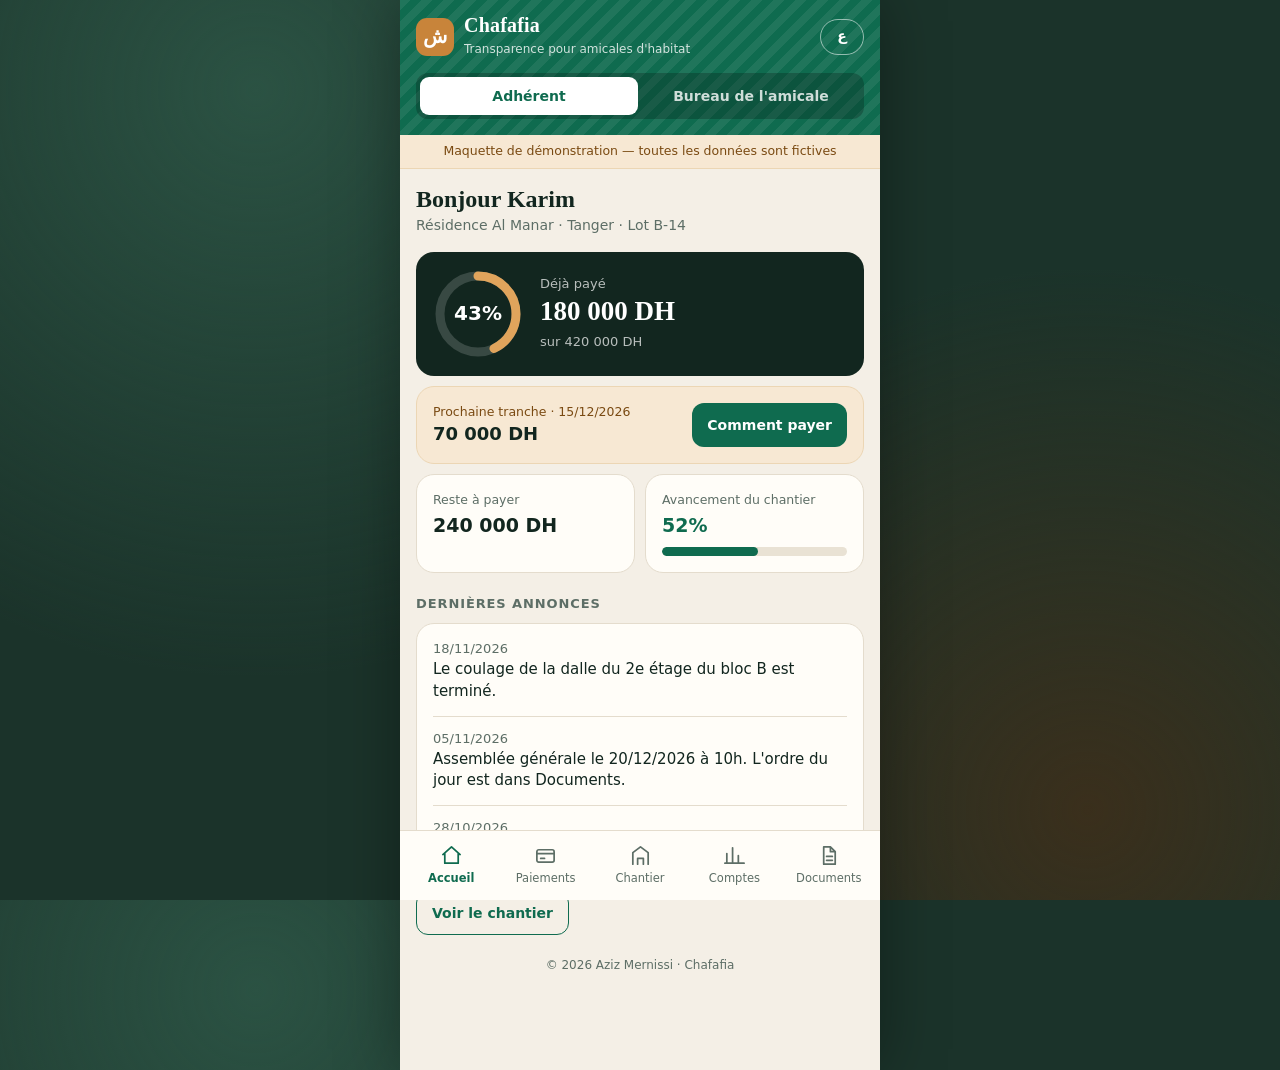
==== index.html @ e06461e9 "Maquette cliquable Chafafia : espace adhérent, espace bureau, FR/AR" ====
<!DOCTYPE html>
<html lang="fr" dir="ltr">
<head>
<meta charset="utf-8">
<meta name="viewport" content="width=device-width, initial-scale=1, viewport-fit=cover">
<title>Chafafia — Transparence pour amicales et coopératives d'habitat</title>
<meta name="author" content="Aziz Mernissi">
<meta name="description" content="Maquette de Chafafia : suivi des tranches, du chantier, des comptes et des documents pour les adhérents et le bureau d'une amicale d'habitat.">
<meta name="theme-color" content="#0f6b4f">
<link rel="preconnect" href="https://fonts.googleapis.com">
<link rel="preconnect" href="https://fonts.gstatic.com" crossorigin>
<link href="https://fonts.googleapis.com/css2?family=Fraunces:opsz,wght@9..144,600;9..144,700&family=DM+Sans:wght@400;500;700&family=Tajawal:wght@400;500;700;800&display=swap" rel="stylesheet" media="print" onload="this.media=\'all\'">
<style>
:root{
  --ink:#12261f; --muted:#5d6e66; --line:#e4dccd;
  --bg:#f4efe6; --card:#fffdf8;
  --green:#0f6b4f; --green-soft:#dcefe6;
  --ochre:#c8843a; --ochre-soft:#f7e8d3;
  --red:#b3422f; --red-soft:#f8e1dc;
  --radius:18px;
  --body:"DM Sans",system-ui,-apple-system,"Segoe UI",sans-serif;
  --display:"Fraunces",Georgia,serif;
}
html[lang="ar"]{ --body:"Tajawal",system-ui,sans-serif; --display:"Tajawal",system-ui,sans-serif; }
*{box-sizing:border-box;margin:0;padding:0}
html,body{height:100%}
body{
  font-family:var(--body); color:var(--ink); background:#1b332a;
  background-image:radial-gradient(circle at 20% 10%,#2b5243 0,transparent 45%),radial-gradient(circle at 85% 90%,#3a2f1c 0,transparent 40%);
  -webkit-font-smoothing:antialiased; line-height:1.45;
}
button{font:inherit;color:inherit;border:0;background:none;cursor:pointer}
.app{
  max-width:480px; min-height:100%; margin:0 auto; background:var(--bg);
  display:flex; flex-direction:column; position:relative;
  box-shadow:0 0 60px rgba(0,0,0,.35);
}
header{
  background:var(--green); color:#fff; padding:14px 16px 16px;
  padding-top:calc(14px + env(safe-area-inset-top));
  background-image:linear-gradient(135deg,rgba(255,255,255,.07) 25%,transparent 25%,transparent 50%,rgba(255,255,255,.07) 50%,rgba(255,255,255,.07) 75%,transparent 75%);
  background-size:22px 22px;
}
.bar{display:flex;align-items:center;justify-content:space-between;gap:10px}
.brand{display:flex;align-items:center;gap:10px}
.logo{
  width:38px;height:38px;border-radius:11px;background:var(--ochre);
  display:grid;place-items:center;font-family:var(--display);font-weight:700;font-size:20px;color:#fff;
}
.brand b{font-family:var(--display);font-size:20px;letter-spacing:.2px;display:block;line-height:1.1}
.brand span{font-size:12px;opacity:.8}
.lang{
  border:1.5px solid rgba(255,255,255,.55);border-radius:999px;padding:6px 13px;
  font-weight:700;font-size:14px;color:#fff;min-width:44px;min-height:36px;
}
.roles{
  margin-top:14px;display:grid;grid-template-columns:1fr 1fr;background:rgba(0,0,0,.22);
  border-radius:12px;padding:4px;gap:4px;
}
.roles button{padding:9px 6px;border-radius:9px;font-weight:700;font-size:14px;color:rgba(255,255,255,.8)}
.roles button.on{background:#fff;color:var(--green)}
.demo{
  background:var(--ochre-soft);color:#7a4a12;font-size:12.5px;text-align:center;
  padding:7px 12px;border-bottom:1px solid #ecd6b4;font-weight:500;
}
main{flex:1;padding:16px 16px 96px}
h1{font-family:var(--display);font-size:24px;line-height:1.2;margin-bottom:2px}
.sub{color:var(--muted);font-size:14px;margin-bottom:16px}
h2{font-size:13px;text-transform:uppercase;letter-spacing:.9px;color:var(--muted);margin:22px 0 10px;font-weight:700}
html[lang="ar"] h2{letter-spacing:0;font-size:15px}
.card{background:var(--card);border:1px solid var(--line);border-radius:var(--radius);padding:16px}
.card + .card{margin-top:10px}
.hero{background:var(--ink);color:#fff;border:0;display:flex;gap:16px;align-items:center}
.hero small{opacity:.7;font-size:13px;display:block}
.hero strong{font-family:var(--display);font-size:27px;display:block;line-height:1.15;margin:2px 0 6px}
.ring{flex:none;width:92px;height:92px;position:relative}
.ring svg{transform:rotate(-90deg)}
.ring b{position:absolute;inset:0;display:grid;place-items:center;font-size:20px;font-weight:700}
.grid2{display:grid;grid-template-columns:1fr 1fr;gap:10px}
.grid2 .card + .card{margin-top:0}
.kpi small{color:var(--muted);font-size:12.5px;display:block}
.kpi b{font-size:19px;display:block;margin-top:3px;font-weight:700}
.kpi.good b{color:var(--green)} .kpi.bad b{color:var(--red)}
.next{background:var(--ochre-soft);border-color:#ecd6b4;display:flex;align-items:center;justify-content:space-between;gap:12px}
.next small{color:#7a4a12;font-size:12.5px;display:block}
.next b{font-size:18px}
.btn{
  background:var(--green);color:#fff;border-radius:12px;padding:11px 15px;font-weight:700;font-size:14px;
  min-height:44px;display:inline-flex;align-items:center;gap:7px;white-space:nowrap;
}
.btn.ghost{background:transparent;color:var(--green);border:1.5px solid var(--green)}
.btn.wa{background:#1f8f4d}
.btn.small{padding:8px 12px;min-height:38px;font-size:13px}
.row{display:flex;align-items:center;gap:12px;padding:13px 0;border-bottom:1px solid var(--line)}
.row:last-child{border-bottom:0;padding-bottom:0}
.row:first-child{padding-top:0}
.row .grow{flex:1;min-width:0}
.row .grow b{display:block;font-size:15px}
.row .grow small{color:var(--muted);font-size:13px;display:block}
.row .amt{font-weight:700;font-size:15px;text-align:end;white-space:nowrap}
.dot{flex:none;width:34px;height:34px;border-radius:50%;display:grid;place-items:center;font-size:15px;font-weight:700}
.dot.ok{background:var(--green-soft);color:var(--green)}
.dot.due{background:var(--ochre-soft);color:var(--ochre)}
.dot.todo{background:#ece6da;color:var(--muted)}
.dot.late{background:var(--red-soft);color:var(--red)}
.tag{display:inline-block;font-size:11.5px;font-weight:700;border-radius:999px;padding:3px 9px}
.tag.ok{background:var(--green-soft);color:var(--green)}
.tag.late{background:var(--red-soft);color:var(--red)}
.tag.due{background:var(--ochre-soft);color:#8a5412}
.tag.mre{background:#e3e8f6;color:#33468c}
.track{height:9px;background:#e9e2d4;border-radius:99px;overflow:hidden;margin-top:7px}
.track i{display:block;height:100%;background:var(--green);border-radius:99px}
.track i.o{background:var(--ochre)}
.phase{padding:12px 0;border-bottom:1px solid var(--line)}
.phase:last-child{border-bottom:0;padding-bottom:0}.phase:first-child{padding-top:0}
.phase .top{display:flex;justify-content:space-between;gap:10px;font-size:14.5px}
.phase .top b{font-weight:500}.phase .top span{font-weight:700;color:var(--green)}
.photos{display:grid;grid-template-columns:1fr 1fr;gap:10px}
.photo{border-radius:14px;overflow:hidden;border:1px solid var(--line);background:var(--card)}
.photo .img{height:104px;position:relative;background:linear-gradient(160deg,#9fb6c9 0 45%,#c9b89a 45% 100%)}
.photo .img::before{content:"";position:absolute;inset:auto 14% 0 14%;height:62%;
  background:repeating-linear-gradient(90deg,#8a8377 0 10px,#a59d8f 10px 22px),#8a8377;
  clip-path:polygon(0 100%,0 30%,34% 30%,34% 0,100% 0,100% 100%);opacity:.9}
.photo.b .img{background:linear-gradient(160deg,#c7b08d 0 40%,#8d7a5e 40% 100%)}
.photo.c .img{background:linear-gradient(160deg,#a9c3b4 0 50%,#b9a98c 50% 100%)}
.photo.d .img{background:linear-gradient(160deg,#d3c2a6 0 38%,#77705f 38% 100%)}
.photo p{font-size:12.5px;padding:8px 10px;color:var(--muted)}
.photo p b{display:block;color:var(--ink);font-size:13px}
.note{font-size:13px;color:var(--muted);margin-top:10px}
nav{
  position:fixed;bottom:0;left:50%;transform:translateX(-50%);width:100%;max-width:480px;
  background:var(--card);border-top:1px solid var(--line);display:flex;
  padding:6px 4px calc(6px + env(safe-area-inset-bottom));z-index:5;
}
nav button{flex:1;display:flex;flex-direction:column;align-items:center;gap:3px;padding:7px 2px;font-size:11.5px;color:var(--muted);font-weight:500;border-radius:10px;min-height:52px}
nav button svg{width:23px;height:23px;fill:none;stroke:currentColor;stroke-width:1.8;stroke-linecap:round;stroke-linejoin:round}
nav button.on{color:var(--green);font-weight:700}
#modal{position:fixed;inset:0;background:rgba(18,38,31,.6);display:none;align-items:flex-end;justify-content:center;z-index:20}
#modal.on{display:flex}
.sheet{background:var(--card);width:100%;max-width:480px;border-radius:22px 22px 0 0;padding:22px 20px calc(22px + env(safe-area-inset-bottom))}
.sheet h3{font-family:var(--display);font-size:21px;margin-bottom:4px}
.sheet dl{margin:14px 0 18px;border:1px dashed #cfc5b2;border-radius:14px;padding:4px 14px}
.sheet dl div{display:flex;justify-content:space-between;gap:12px;padding:10px 0;border-bottom:1px solid var(--line);font-size:14.5px}
.sheet dl div:last-child{border-bottom:0}
.sheet dt{color:var(--muted)} .sheet dd{font-weight:700;text-align:end}
.sheet .acts{display:flex;gap:10px}.sheet .acts .btn{flex:1;justify-content:center}
#toast{
  position:fixed;bottom:92px;left:50%;transform:translateX(-50%) translateY(20px);opacity:0;pointer-events:none;
  background:var(--ink);color:#fff;padding:11px 16px;border-radius:12px;font-size:14px;z-index:30;
  transition:.25s;max-width:min(420px,90vw);text-align:center;
}
#toast.on{opacity:1;transform:translateX(-50%)}
footer{text-align:center;font-size:12px;color:var(--muted);padding:22px 0 0}
@media (prefers-reduced-motion:reduce){#toast{transition:none}}
</style>
</head>
<body>
<div class="app">
  <header>
    <div class="bar">
      <div class="brand">
        <div class="logo">ش</div>
        <div><b>Chafafia</b><span id="tagline">Transparence pour amicales d'habitat</span></div>
      </div>
      <button class="lang" id="lang" aria-label="Changer de langue">ع</button>
    </div>
    <div class="roles" role="tablist">
      <button data-role="member" class="on">Adhérent</button>
      <button data-role="board">Bureau de l'amicale</button>
    </div>
  </header>
  <div class="demo" id="demo">Maquette de démonstration — toutes les données sont fictives</div>
  <main id="view"><h1>Bonjour Karim</h1><p class="sub">Résidence Al Manar · Tanger · Lot B-14</p>
    <div class="card hero"><div class="ring"><svg width="92" height="92" viewBox="0 0 92 92">
    <circle cx="46" cy="46" r="38" fill="none" stroke="rgba(255,255,255,.16)" stroke-width="9"></circle>
    <circle cx="46" cy="46" r="38" fill="none" stroke="#e0a45c" stroke-width="9" stroke-linecap="round" stroke-dasharray="238.76104167282426" stroke-dashoffset="136.09379375350986"></circle></svg><b>43%</b></div><div><small>Déjà payé</small><strong><bdi dir="ltr">180&nbsp;000</bdi> DH</strong>
      <small>sur <bdi dir="ltr">420&nbsp;000</bdi> DH</small></div></div>
    <div class="card next"><div><small>Prochaine tranche · 15/12/2026</small><b><bdi dir="ltr">70&nbsp;000</bdi> DH</b></div>
      <button class="btn" data-toast="payinfoMsg">Comment payer</button></div>
    <div class="grid2" style="margin-top:10px">
      <div class="card kpi"><small>Reste à payer</small><b><bdi dir="ltr">240&nbsp;000</bdi> DH</b></div>
      <div class="card kpi good"><small>Avancement du chantier</small><b>52%</b><div class="track"><i class="" style="width:52%"></i></div></div></div>
    <h2>Dernières annonces</h2>
    <div class="card"><div class="row"><div class="grow"><small>18/11/2026</small><b style="font-weight:500">Le coulage de la dalle du 2e étage du bloc B est terminé.</b></div></div><div class="row"><div class="grow"><small>05/11/2026</small><b style="font-weight:500">Assemblée générale le 20/12/2026 à 10h. L'ordre du jour est dans Documents.</b></div></div><div class="row"><div class="grow"><small>28/10/2026</small><b style="font-weight:500">Le rapport financier du 3e trimestre est publié.</b></div></div></div>
    <p style="margin-top:14px"><button class="btn ghost" data-go="site">Voir le chantier</button></p><footer>© 2026 Aziz Mernissi · Chafafia</footer></main>
  <nav id="tabs"><button data-go="home" class="on"><svg viewBox="0 0 24 24"><path d="M3 11l9-8 9 8M5 10v10h14V10"></path></svg>Accueil</button><button data-go="pay" class=""><svg viewBox="0 0 24 24"><rect x="3" y="6" width="18" height="13" rx="2"></rect><path d="M3 10h18M7 15h4"></path></svg>Paiements</button><button data-go="site" class=""><svg viewBox="0 0 24 24"><path d="M4 21V9l8-6 8 6v12M9 21v-6h6v6"></path></svg>Chantier</button><button data-go="acc" class=""><svg viewBox="0 0 24 24"><path d="M4 20V10M10 20V4M16 20v-8M22 20H2"></path></svg>Comptes</button><button data-go="docs" class=""><svg viewBox="0 0 24 24"><path d="M7 3h7l5 5v13H7zM14 3v5h5M10 13h6M10 17h6"></path></svg>Documents</button></nav>
</div>
<div id="modal"><div class="sheet" id="sheet"></div></div>
<div id="toast" role="status"></div>

<script>
/* Chafafia — maquette cliquable. Auteur : Aziz Mernissi. Données fictives. */
const S = { lang: 'fr', role: 'member', tab: 'home' };

const T = {
  tagline:{fr:"Transparence pour amicales d'habitat", ar:"الشفافية للوداديات السكنية"},
  demo:{fr:"Maquette de démonstration — toutes les données sont fictives", ar:"نموذج تجريبي — جميع المعطيات وهمية"},
  member:{fr:"Adhérent", ar:"المنخرط"}, board:{fr:"Bureau de l'amicale", ar:"مكتب الودادية"},
  dh:{fr:"DH", ar:"درهم"},
  home:{fr:"Accueil", ar:"الرئيسية"}, pay:{fr:"Paiements", ar:"الأداءات"}, site:{fr:"Chantier", ar:"الورش"},
  acc:{fr:"Comptes", ar:"الحسابات"}, docs:{fr:"Documents", ar:"الوثائق"},
  dash:{fr:"Tableau", ar:"اللوحة"}, members:{fr:"Adhérents", ar:"المنخرطون"}, exp:{fr:"Dépenses", ar:"المصاريف"}, wait:{fr:"Attente", ar:"الانتظار"},
  hello:{fr:"Bonjour Karim", ar:"مرحبا كريم"},
  lot:{fr:"Résidence Al Manar · Tanger · Lot B-14", ar:"إقامة المنار · طنجة · الشقة B-14"},
  paid:{fr:"Déjà payé", ar:"المبلغ المؤدى"}, of:{fr:"sur", ar:"من أصل"},
  remaining:{fr:"Reste à payer", ar:"الباقي"}, price:{fr:"Prix du lot", ar:"ثمن الشقة"},
  next:{fr:"Prochaine tranche · 15/12/2026", ar:"الدفعة المقبلة · 15/12/2026"},
  payinfo:{fr:"Comment payer", ar:"طريقة الأداء"},
  payinfoMsg:{fr:"Virement ou dépôt sur le compte de l'amicale. Le reçu apparaît ici après validation par le bureau.", ar:"تحويل أو إيداع في حساب الودادية. يظهر الوصل هنا بعد مصادقة المكتب."},
  news:{fr:"Dernières annonces", ar:"آخر الإعلانات"},
  siteNow:{fr:"Avancement du chantier", ar:"تقدم الأشغال"}, seeSite:{fr:"Voir le chantier", ar:"عرض الورش"},
  payTitle:{fr:"Mes paiements", ar:"أداءاتي"}, paySub:{fr:"6 tranches · touchez une tranche payée pour voir le reçu", ar:"6 دفعات · اضغط على دفعة مؤداة لعرض الوصل"},
  stPaid:{fr:"Payée", ar:"مؤداة"}, stDue:{fr:"À venir", ar:"قادمة"}, stTodo:{fr:"Plus tard", ar:"لاحقا"},
  receipt:{fr:"Reçu de paiement", ar:"وصل الأداء"}, rNo:{fr:"N° de reçu", ar:"رقم الوصل"}, rDate:{fr:"Date", ar:"التاريخ"},
  rAmt:{fr:"Montant", ar:"المبلغ"}, rMode:{fr:"Mode", ar:"طريقة الأداء"}, rFor:{fr:"Objet", ar:"الموضوع"},
  pdf:{fr:"Télécharger le PDF", ar:"تحميل PDF"}, close:{fr:"Fermer", ar:"إغلاق"},
  siteTitle:{fr:"Le chantier", ar:"الورش"}, siteSub:{fr:"Livraison prévue : 4e trimestre 2027", ar:"التسليم المرتقب: الربع الأخير من 2027"},
  global:{fr:"Avancement global", ar:"التقدم الإجمالي"}, phases:{fr:"Étapes", ar:"المراحل"}, photos:{fr:"Photos datées", ar:"صور مؤرخة"},
  photoNote:{fr:"Le bureau publie de nouvelles photos chaque mois.", ar:"ينشر المكتب صورا جديدة كل شهر."},
  accTitle:{fr:"Les comptes de l'amicale", ar:"حسابات الودادية"}, accSub:{fr:"Visibles par tous les adhérents, mis à jour le 20/11/2026", ar:"متاحة لجميع المنخرطين، آخر تحديث 20/11/2026"},
  collected:{fr:"Encaissé", ar:"المداخيل"}, spent:{fr:"Dépensé", ar:"المصاريف"}, cash:{fr:"Solde en caisse", ar:"الرصيد"},
  where:{fr:"Où va l'argent", ar:"أين يذهب المال"}, proof:{fr:"Justificatif", ar:"الإثبات"},
  docsTitle:{fr:"Documents", ar:"الوثائق"}, docsSub:{fr:"Les pièces officielles du projet, consultables à tout moment", ar:"الوثائق الرسمية للمشروع، متاحة في كل وقت"},
  view:{fr:"Voir", ar:"عرض"},
  demoDoc:{fr:"Document de démonstration", ar:"وثيقة تجريبية"},
  dashTitle:{fr:"Tableau de bord", ar:"لوحة القيادة"}, dashSub:{fr:"Résidence Al Manar · 120 adhérents", ar:"إقامة المنار · 120 منخرطا"},
  rate:{fr:"Taux de recouvrement", ar:"نسبة التحصيل"}, late:{fr:"Retards", ar:"المتأخرات"}, lateN:{fr:"11 adhérents", ar:"11 منخرطا"},
  expected:{fr:"Attendu à ce jour", ar:"المنتظر إلى اليوم"},
  remindAll:{fr:"Relancer les 11 retards", ar:"تذكير المتأخرين الـ11"},
  remindAllMsg:{fr:"11 rappels WhatsApp préparés (démo)", ar:"تم تجهيز 11 تذكيرا عبر واتساب (تجريبي)"},
  report:{fr:"Rapport pour l'assemblée", ar:"تقرير الجمع العام"}, reportMsg:{fr:"Rapport PDF généré (démo)", ar:"تم إنشاء التقرير (تجريبي)"},
  memTitle:{fr:"Adhérents", ar:"المنخرطون"}, memSub:{fr:"8 affichés sur 120", ar:"8 معروضون من أصل 120"},
  upToDate:{fr:"À jour", ar:"في وضعية سليمة"}, lateOf:{fr:"Retard", ar:"متأخر"}, days:{fr:"j", ar:"يوم"},
  remind:{fr:"Relancer", ar:"تذكير"}, remindMsg:{fr:"Rappel WhatsApp préparé pour", ar:"تم تجهيز تذكير واتساب لـ"},
  expTitle:{fr:"Dépenses", ar:"المصاريف"}, expSub:{fr:"Chaque dépense est publiée avec son justificatif", ar:"كل مصروف ينشر مع وثيقة إثباته"},
  addExp:{fr:"Ajouter une dépense", ar:"إضافة مصروف"}, addExpMsg:{fr:"Formulaire d'ajout (démo)", ar:"استمارة الإضافة (تجريبي)"},
  waitTitle:{fr:"Liste d'attente", ar:"لائحة الانتظار"}, waitSub:{fr:"Ordre d'inscription, visible et daté", ar:"حسب ترتيب التسجيل، معلن ومؤرخ"},
  since:{fr:"Inscrit le", ar:"مسجل في"}, offer:{fr:"Proposer un lot", ar:"اقتراح شقة"}, offerMsg:{fr:"Proposition envoyée (démo)", ar:"تم إرسال الاقتراح (تجريبي)"},
  demoTag:{fr:"(démo)", ar:"(تجريبي)"},
  foot:{fr:"© 2026 Aziz Mernissi · Chafafia", ar:"© 2026 عزيز المرنيسي · شفافية"}
};
const t = k => T[k][S.lang];
const L = o => (typeof o === 'string' ? o : o[S.lang]);
const money = n => '<bdi dir="ltr">' + n.toLocaleString('fr-FR').replace(/\s/g, '\u00a0') + '</bdi> ' + t('dh');

const PRICE = 420000;
const TRANCHES = [
  {n:{fr:"Réservation",ar:"الحجز"}, a:40000, d:"12/02/2025", st:"paid", no:"2025-0031", m:{fr:"Virement",ar:"تحويل بنكي"}},
  {n:{fr:"Tranche 1 — Acquisition du terrain",ar:"الدفعة 1 — اقتناء الأرض"}, a:70000, d:"20/06/2025", st:"paid", no:"2025-0118", m:{fr:"Virement",ar:"تحويل بنكي"}},
  {n:{fr:"Tranche 2 — Fondations",ar:"الدفعة 2 — الأساسات"}, a:70000, d:"14/03/2026", st:"paid", no:"2026-0147", m:{fr:"Chèque",ar:"شيك"}},
  {n:{fr:"Tranche 3 — Gros œuvre",ar:"الدفعة 3 — الأشغال الكبرى"}, a:70000, d:"15/12/2026", st:"due"},
  {n:{fr:"Tranche 4 — Second œuvre",ar:"الدفعة 4 — الأشغال الثانوية"}, a:70000, d:"06/2027", st:"todo"},
  {n:{fr:"Solde — Remise des clés",ar:"الباقي — تسليم المفاتيح"}, a:100000, d:"12/2027", st:"todo"}
];
const PAID = TRANCHES.filter(x => x.st === 'paid').reduce((s, x) => s + x.a, 0);

const PHASES = [
  {n:{fr:"Terrain et titre foncier",ar:"الأرض والرسم العقاري"}, p:100},
  {n:{fr:"Autorisation de construire",ar:"رخصة البناء"}, p:100},
  {n:{fr:"Terrassement et fondations",ar:"الحفر والأساسات"}, p:100},
  {n:{fr:"Gros œuvre",ar:"الأشغال الكبرى"}, p:60},
  {n:{fr:"Second œuvre",ar:"الأشغال الثانوية"}, p:0},
  {n:{fr:"Finitions et livraison",ar:"التشطيبات والتسليم"}, p:0}
];
const GLOBAL = 52;
const PHOTOS = [
  {c:"", d:"18/11/2026", n:{fr:"Dalle du 2e étage, bloc B",ar:"سقف الطابق الثاني، العمارة B"}},
  {c:"b", d:"21/10/2026", n:{fr:"Élévation des poteaux, bloc A",ar:"رفع الأعمدة، العمارة A"}},
  {c:"c", d:"16/09/2026", n:{fr:"Dalle du 1er étage",ar:"سقف الطابق الأول"}},
  {c:"d", d:"08/06/2026", n:{fr:"Fondations terminées",ar:"انتهاء الأساسات"}}
];
const NEWS = [
  {d:"18/11/2026", n:{fr:"Le coulage de la dalle du 2e étage du bloc B est terminé.",ar:"انتهى صب سقف الطابق الثاني للعمارة B."}},
  {d:"05/11/2026", n:{fr:"Assemblée générale le 20/12/2026 à 10h. L'ordre du jour est dans Documents.",ar:"الجمع العام يوم 20/12/2026 على الساعة 10. جدول الأعمال متاح في الوثائق."}},
  {d:"28/10/2026", n:{fr:"Le rapport financier du 3e trimestre est publié.",ar:"تم نشر التقرير المالي للفصل الثالث."}}
];
const COLLECTED = 19850000, EXPECTED = 21600000;
const EXPENSES = [
  {n:{fr:"Acquisition du terrain",ar:"اقتناء الأرض"}, a:6000000, d:"07/2025"},
  {n:{fr:"Gros œuvre — situations 1 à 3",ar:"الأشغال الكبرى — الكشوف 1 إلى 3"}, a:3400000, d:"11/2026"},
  {n:{fr:"Terrassement et fondations",ar:"الحفر والأساسات"}, a:3100000, d:"06/2026"},
  {n:{fr:"Études et architecte",ar:"الدراسات والمهندس المعماري"}, a:900000, d:"10/2025"},
  {n:{fr:"Autorisations et taxes",ar:"الرخص والرسوم"}, a:450000, d:"01/2026"},
  {n:{fr:"Frais de gestion",ar:"مصاريف التسيير"}, a:350000, d:"11/2026"}
];
const SPENT = EXPENSES.reduce((s, x) => s + x.a, 0);
const DOCS = [
  {n:{fr:"Statuts de l'amicale",ar:"القانون الأساسي للودادية"}, d:"2025"},
  {n:{fr:"Récépissé de dépôt légal",ar:"وصل الإيداع القانوني"}, d:"2025"},
  {n:{fr:"Titre foncier du terrain",ar:"الرسم العقاري للأرض"}, d:"07/2025"},
  {n:{fr:"Autorisation de construire",ar:"رخصة البناء"}, d:"01/2026"},
  {n:{fr:"Contrat avec l'entreprise de construction",ar:"عقد شركة البناء"}, d:"03/2026"},
  {n:{fr:"PV de l'assemblée générale 2026",ar:"محضر الجمع العام 2026"}, d:"02/2026"},
  {n:{fr:"Rapport financier — 3e trimestre 2026",ar:"التقرير المالي — الفصل الثالث 2026"}, d:"10/2026"}
];
const MEMBERS = [
  {n:{fr:"Karim B.",ar:"كريم ب."}, l:"B-14", late:0},
  {n:{fr:"Rachid O.",ar:"رشيد و."}, l:"B-07", late:140000, j:96},
  {n:{fr:"Youssef T.",ar:"يوسف ت."}, l:"C-21", late:70000, j:38},
  {n:{fr:"Omar L.",ar:"عمر ل."}, l:"A-18", late:70000, j:12},
  {n:{fr:"Salma E.",ar:"سلمى إ."}, l:"A-03", late:0},
  {n:{fr:"Imane Z.",ar:"إيمان ز."}, l:"C-02", late:0, mre:1},
  {n:{fr:"Houda M.",ar:"هدى م."}, l:"A-11", late:0},
  {n:{fr:"Fatima-Zahra K.",ar:"فاطمة الزهراء ك."}, l:"B-22", late:0, mre:1}
];
const WAIT = [
  {n:{fr:"Hicham A.",ar:"هشام أ."}, d:"03/04/2026"},
  {n:{fr:"Sara B.",ar:"سارة ب."}, d:"19/05/2026"},
  {n:{fr:"Mehdi R.",ar:"مهدي ر."}, d:"02/07/2026"},
  {n:{fr:"Khadija S.",ar:"خديجة س."}, d:"11/09/2026"},
  {n:{fr:"Anas D.",ar:"أنس د."}, d:"27/10/2026"}
];

const ICON = {
  home:'<path d="M3 11l9-8 9 8M5 10v10h14V10"/>',
  pay:'<rect x="3" y="6" width="18" height="13" rx="2"/><path d="M3 10h18M7 15h4"/>',
  site:'<path d="M4 21V9l8-6 8 6v12M9 21v-6h6v6"/>',
  acc:'<path d="M4 20V10M10 20V4M16 20v-8M22 20H2"/>',
  docs:'<path d="M7 3h7l5 5v13H7zM14 3v5h5M10 13h6M10 17h6"/>',
  dash:'<rect x="3" y="3" width="8" height="8" rx="1.5"/><rect x="13" y="3" width="8" height="5" rx="1.5"/><rect x="13" y="11" width="8" height="10" rx="1.5"/><rect x="3" y="14" width="8" height="7" rx="1.5"/>',
  members:'<circle cx="9" cy="8" r="3.5"/><path d="M2.5 20c.6-3.6 3.2-5.5 6.5-5.5s5.9 1.9 6.5 5.5M16 4.8a3.5 3.5 0 010 6.4M18 14.8c2 .7 3.2 2.4 3.6 5.2"/>',
  exp:'<path d="M6 3h12v18l-3-2-3 2-3-2-3 2zM9 8h6M9 12h6"/>',
  wait:'<circle cx="12" cy="12" r="9"/><path d="M12 7v5l3 2"/>'
};
const TABS = { member:['home','pay','site','acc','docs'], board:['dash','members','exp','wait'] };

const ring = p => {
  const c = 2 * Math.PI * 38;
  return `<div class="ring"><svg width="92" height="92" viewBox="0 0 92 92">
    <circle cx="46" cy="46" r="38" fill="none" stroke="rgba(255,255,255,.16)" stroke-width="9"/>
    <circle cx="46" cy="46" r="38" fill="none" stroke="#e0a45c" stroke-width="9" stroke-linecap="round"
      stroke-dasharray="${c}" stroke-dashoffset="${c * (1 - p / 100)}"/></svg><b>${p}%</b></div>`;
};
const bar = (p, cls = '') => `<div class="track"><i class="${cls}" style="width:${p}%"></i></div>`;
const foot = () => `<footer>${t('foot')}</footer>`;

const V = {
  home() {
    const pct = Math.round(PAID / PRICE * 100);
    return `<h1>${t('hello')}</h1><p class="sub">${t('lot')}</p>
    <div class="card hero">${ring(pct)}<div><small>${t('paid')}</small><strong>${money(PAID)}</strong>
      <small>${t('of')} ${money(PRICE)}</small></div></div>
    <div class="card next"><div><small>${t('next')}</small><b>${money(70000)}</b></div>
      <button class="btn" data-toast="payinfoMsg">${t('payinfo')}</button></div>
    <div class="grid2" style="margin-top:10px">
      <div class="card kpi"><small>${t('remaining')}</small><b>${money(PRICE - PAID)}</b></div>
      <div class="card kpi good"><small>${t('siteNow')}</small><b>${GLOBAL}%</b>${bar(GLOBAL)}</div></div>
    <h2>${t('news')}</h2>
    <div class="card">${NEWS.map(x => `<div class="row"><div class="grow"><small>${x.d}</small><b style="font-weight:500">${L(x.n)}</b></div></div>`).join('')}</div>
    <p style="margin-top:14px"><button class="btn ghost" data-go="site">${t('seeSite')}</button></p>${foot()}`;
  },
  pay() {
    const mark = {paid:'✓', due:'!', todo:'·'}, cls = {paid:'ok', due:'due', todo:'todo'}, lab = {paid:'stPaid', due:'stDue', todo:'stTodo'};
    return `<h1>${t('payTitle')}</h1><p class="sub">${t('paySub')}</p>
    <div class="card">${TRANCHES.map((x, i) => `<div class="row" ${x.st === 'paid' ? `data-receipt="${i}" role="button" tabindex="0" style="cursor:pointer"` : ''}>
      <div class="dot ${cls[x.st]}">${mark[x.st]}</div>
      <div class="grow"><b>${L(x.n)}</b><small>${x.d} · <span class="tag ${cls[x.st] === 'todo' ? 'due' : cls[x.st]}">${t(lab[x.st])}</span></small></div>
      <div class="amt">${money(x.a)}</div></div>`).join('')}</div>
    <div class="grid2" style="margin-top:10px">
      <div class="card kpi good"><small>${t('paid')}</small><b>${money(PAID)}</b></div>
      <div class="card kpi"><small>${t('remaining')}</small><b>${money(PRICE - PAID)}</b></div></div>${foot()}`;
  },
  site() {
    return `<h1>${t('siteTitle')}</h1><p class="sub">${t('siteSub')}</p>
    <div class="card kpi good"><small>${t('global')}</small><b>${GLOBAL}%</b>${bar(GLOBAL)}</div>
    <h2>${t('phases')}</h2>
    <div class="card">${PHASES.map(x => `<div class="phase"><div class="top"><b>${L(x.n)}</b><span>${x.p}%</span></div>${bar(x.p, x.p < 100 && x.p > 0 ? 'o' : '')}</div>`).join('')}</div>
    <h2>${t('photos')}</h2>
    <div class="photos">${PHOTOS.map(x => `<div class="photo ${x.c}"><div class="img"></div><p><b>${x.d}</b>${L(x.n)}</p></div>`).join('')}</div>
    <p class="note">${t('photoNote')}</p>${foot()}`;
  },
  acc() {
    return `<h1>${t('accTitle')}</h1><p class="sub">${t('accSub')}</p>
    <div class="card hero" style="display:block"><small>${t('cash')}</small><strong>${money(COLLECTED - SPENT)}</strong></div>
    <div class="grid2" style="margin-top:10px">
      <div class="card kpi good"><small>${t('collected')}</small><b>${money(COLLECTED)}</b></div>
      <div class="card kpi"><small>${t('spent')}</small><b>${money(SPENT)}</b></div></div>
    <h2>${t('where')}</h2>
    <div class="card">${EXPENSES.map(x => `<div class="phase"><div class="top"><b>${L(x.n)}</b><span style="color:var(--ink)">${money(x.a)}</span></div>
      ${bar(Math.round(x.a / SPENT * 100), 'o')}
      <p style="margin-top:8px"><button class="btn ghost small" data-toast="demoDoc">${t('proof')} · ${x.d}</button></p></div>`).join('')}</div>${foot()}`;
  },
  docs() {
    return `<h1>${t('docsTitle')}</h1><p class="sub">${t('docsSub')}</p>
    <div class="card">${DOCS.map(x => `<div class="row"><div class="dot ok">PDF</div>
      <div class="grow"><b>${L(x.n)}</b><small>${x.d}</small></div>
      <button class="btn ghost small" data-toast="demoDoc">${t('view')}</button></div>`).join('')}</div>${foot()}`;
  },
  dash() {
    const rate = Math.round(COLLECTED / EXPECTED * 100);
    return `<h1>${t('dashTitle')}</h1><p class="sub">${t('dashSub')}</p>
    <div class="card hero">${ring(rate)}<div><small>${t('rate')}</small><strong>${money(COLLECTED)}</strong>
      <small>${t('expected')} : ${money(EXPECTED)}</small></div></div>
    <div class="grid2" style="margin-top:10px">
      <div class="card kpi bad"><small>${t('late')} · ${t('lateN')}</small><b>${money(EXPECTED - COLLECTED)}</b></div>
      <div class="card kpi good"><small>${t('cash')}</small><b>${money(COLLECTED - SPENT)}</b></div>
      <div class="card kpi"><small>${t('spent')}</small><b>${money(SPENT)}</b></div>
      <div class="card kpi good"><small>${t('siteNow')}</small><b>${GLOBAL}%</b>${bar(GLOBAL)}</div></div>
    <p style="margin-top:14px;display:grid;gap:10px">
      <button class="btn wa" style="justify-content:center" data-toast="remindAllMsg">${t('remindAll')}</button>
      <button class="btn ghost" style="justify-content:center" data-toast="reportMsg">${t('report')}</button></p>${foot()}`;
  },
  members() {
    return `<h1>${t('memTitle')}</h1><p class="sub">${t('memSub')}</p>
    <div class="card">${MEMBERS.map((x, i) => `<div class="row"><div class="dot ${x.late ? 'late' : 'ok'}">${x.late ? '!' : '✓'}</div>
      <div class="grow"><b>${L(x.n)} ${x.mre ? '<span class="tag mre">MRE</span>' : ''}</b>
        <small>${x.l} · ${x.late ? `<span class="tag late">${t('lateOf')} ${money(x.late)} · ${x.j} ${t('days')}</span>` : `<span class="tag ok">${t('upToDate')}</span>`}</small></div>
      ${x.late ? `<button class="btn wa small" data-remind="${i}">${t('remind')}</button>` : ''}</div>`).join('')}</div>${foot()}`;
  },
  exp() {
    return `<h1>${t('expTitle')}</h1><p class="sub">${t('expSub')}</p>
    <div class="card kpi"><small>${t('spent')}</small><b>${money(SPENT)}</b></div>
    <div class="card">${EXPENSES.map(x => `<div class="row"><div class="grow"><b>${L(x.n)}</b><small>${x.d}</small></div>
      <div class="amt">${money(x.a)}<br><button class="btn ghost small" style="margin-top:6px" data-toast="demoDoc">${t('proof')}</button></div></div>`).join('')}</div>
    <p style="margin-top:14px"><button class="btn" data-toast="addExpMsg">+ ${t('addExp')}</button></p>${foot()}`;
  },
  wait() {
    return `<h1>${t('waitTitle')}</h1><p class="sub">${t('waitSub')}</p>
    <div class="card">${WAIT.map((x, i) => `<div class="row"><div class="dot todo">${i + 1}</div>
      <div class="grow"><b>${L(x.n)}</b><small>${t('since')} ${x.d}</small></div>
      ${i === 0 ? `<button class="btn small" data-toast="offerMsg">${t('offer')}</button>` : ''}</div>`).join('')}</div>${foot()}`;
  }
};

const $ = s => document.querySelector(s);
function toast(msg) {
  const el = $('#toast'); el.textContent = msg; el.classList.add('on');
  clearTimeout(toast.h); toast.h = setTimeout(() => el.classList.remove('on'), 2600);
}
function receipt(i) {
  const x = TRANCHES[i];
  $('#sheet').innerHTML = `<h3>${t('receipt')}</h3><p class="sub" style="margin:0">Amicale Al Manar</p>
    <dl><div><dt>${t('rNo')}</dt><dd>${x.no}</dd></div><div><dt>${t('rDate')}</dt><dd>${x.d}</dd></div>
    <div><dt>${t('rFor')}</dt><dd>${L(x.n)}</dd></div><div><dt>${t('rMode')}</dt><dd>${L(x.m)}</dd></div>
    <div><dt>${t('rAmt')}</dt><dd>${money(x.a)}</dd></div></dl>
    <div class="acts"><button class="btn" data-toast="demoDoc">${t('pdf')}</button><button class="btn ghost" data-close>${t('close')}</button></div>`;
  $('#modal').classList.add('on');
}
function render() {
  const ar = S.lang === 'ar';
  document.documentElement.lang = S.lang;
  document.documentElement.dir = ar ? 'rtl' : 'ltr';
  $('#tagline').textContent = t('tagline');
  $('#demo').textContent = t('demo');
  $('#lang').textContent = ar ? 'FR' : 'ع';
  document.querySelectorAll('.roles button').forEach(b => {
    b.textContent = t(b.dataset.role); b.classList.toggle('on', b.dataset.role === S.role);
  });
  $('#tabs').innerHTML = TABS[S.role].map(k =>
    `<button data-go="${k}" class="${k === S.tab ? 'on' : ''}"><svg viewBox="0 0 24 24">${ICON[k]}</svg>${t(k)}</button>`).join('');
  $('#view').innerHTML = V[S.tab]();
}
document.addEventListener('click', e => {
  const el = e.target.closest('[data-go],[data-role],[data-toast],[data-receipt],[data-remind],[data-close],#lang,#modal');
  if (!el) return;
  if (el.id === 'lang') { S.lang = S.lang === 'fr' ? 'ar' : 'fr'; $('#modal').classList.remove('on'); return render(); }
  if (el.id === 'modal') { if (e.target === el) el.classList.remove('on'); return; }
  const d = el.dataset;
  if ('close' in d) return $('#modal').classList.remove('on');
  if (d.role) { S.role = d.role; S.tab = TABS[S.role][0]; window.scrollTo(0, 0); return render(); }
  if (d.go) { S.tab = d.go; window.scrollTo(0, 0); return render(); }
  if (d.toast) return toast(t(d.toast));
  if (d.receipt) return receipt(+d.receipt);
  if (d.remind) return toast(`${t('remindMsg')} ${L(MEMBERS[+d.remind].n)} ${t('demoTag')}`);
});
document.addEventListener('keydown', e => {
  if (e.key === 'Escape') $('#modal').classList.remove('on');
  if (e.key === 'Enter' && e.target.dataset && e.target.dataset.receipt) receipt(+e.target.dataset.receipt);
});
render();
</script>
</body>
</html>
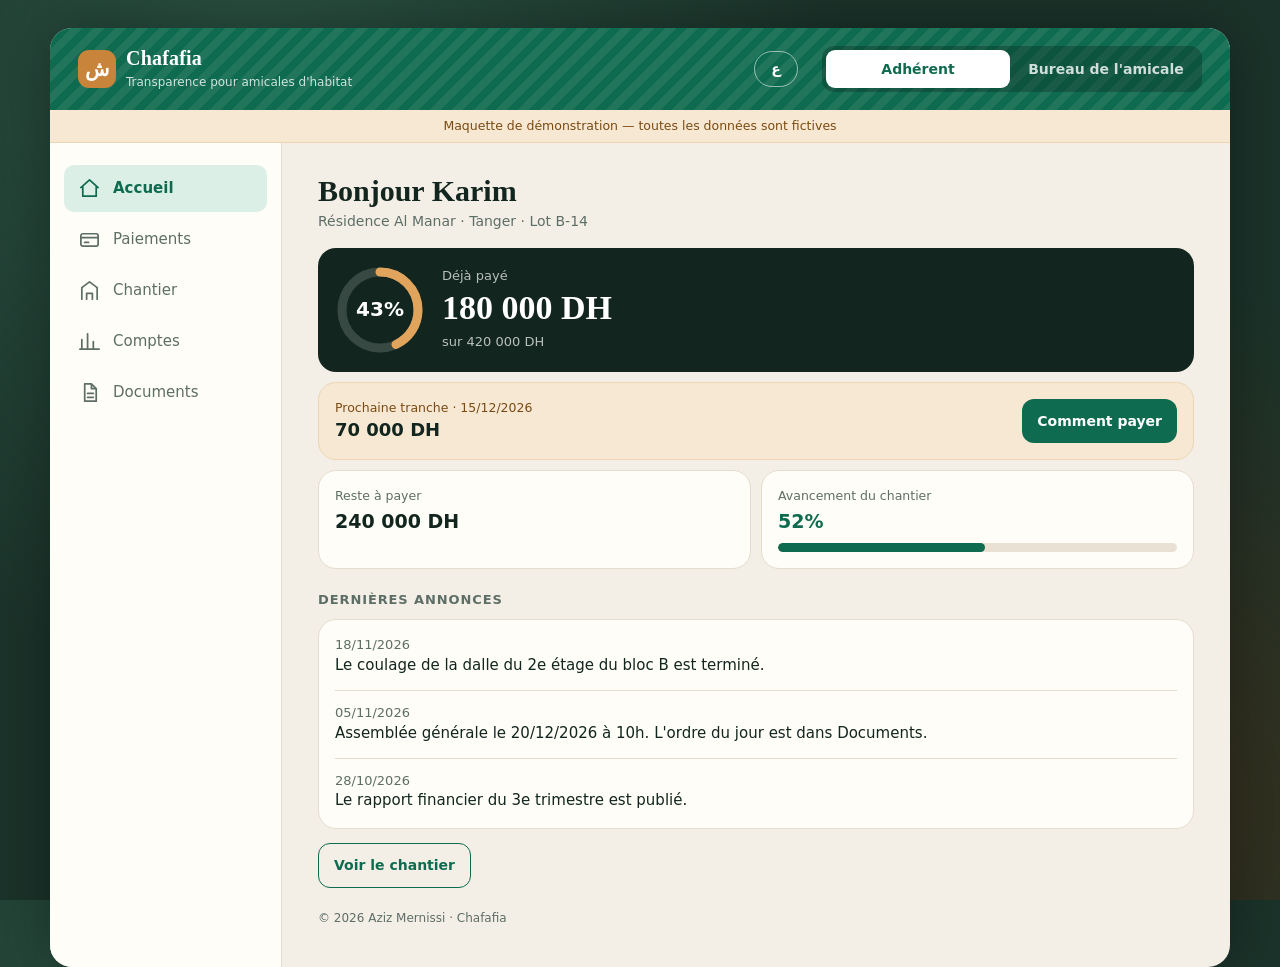
==== commit 77c787f9: "Affichage ordinateur : menu latéral et contenu large" ====
--- a/index.html
+++ b/index.html
@@ -151,6 +151,32 @@
 }
 #toast.on{opacity:1;transform:translateX(-50%)}
 footer{text-align:center;font-size:12px;color:var(--muted);padding:22px 0 0}
+/* ---- Ordinateur : menu à gauche, contenu large ---- */
+@media (min-width: 900px){
+  body{padding:28px}
+  .app{max-width:1180px;min-height:calc(100vh - 56px);border-radius:22px;overflow:hidden;
+    display:grid;grid-template-columns:232px 1fr;grid-template-rows:auto auto 1fr}
+  header{grid-column:1/-1;padding:18px 28px;display:flex;align-items:center;justify-content:space-between;gap:24px}
+  header .bar{flex:1;order:1}
+  .roles{margin-top:0;width:380px;order:2}
+  header .lang{margin-inline-start:20px}
+  .demo{grid-column:1/-1}
+  nav{position:static;transform:none;width:auto;max-width:none;grid-column:1;grid-row:3;
+    flex-direction:column;justify-content:flex-start;gap:4px;padding:22px 14px;border-top:0;border-inline-end:1px solid var(--line)}
+  nav button{flex:none;flex-direction:row;justify-content:flex-start;gap:12px;padding:12px 14px;font-size:15px;min-height:46px}
+  nav button.on{background:var(--green-soft)}
+  main{grid-column:2;grid-row:3;padding:30px 36px 40px;min-width:0}
+  main > *{max-width:880px}
+  h1{font-size:30px}
+  .grid2{grid-template-columns:repeat(auto-fit,minmax(190px,1fr))}
+  .photos{grid-template-columns:repeat(4,1fr)}
+  .photo .img{height:130px}
+  .hero strong{font-size:34px}
+  #modal{align-items:center}
+  .sheet{border-radius:22px;max-width:460px}
+  #toast{bottom:36px}
+  footer{text-align:start}
+}
 @media (prefers-reduced-motion:reduce){#toast{transition:none}}
 </style>
 </head>
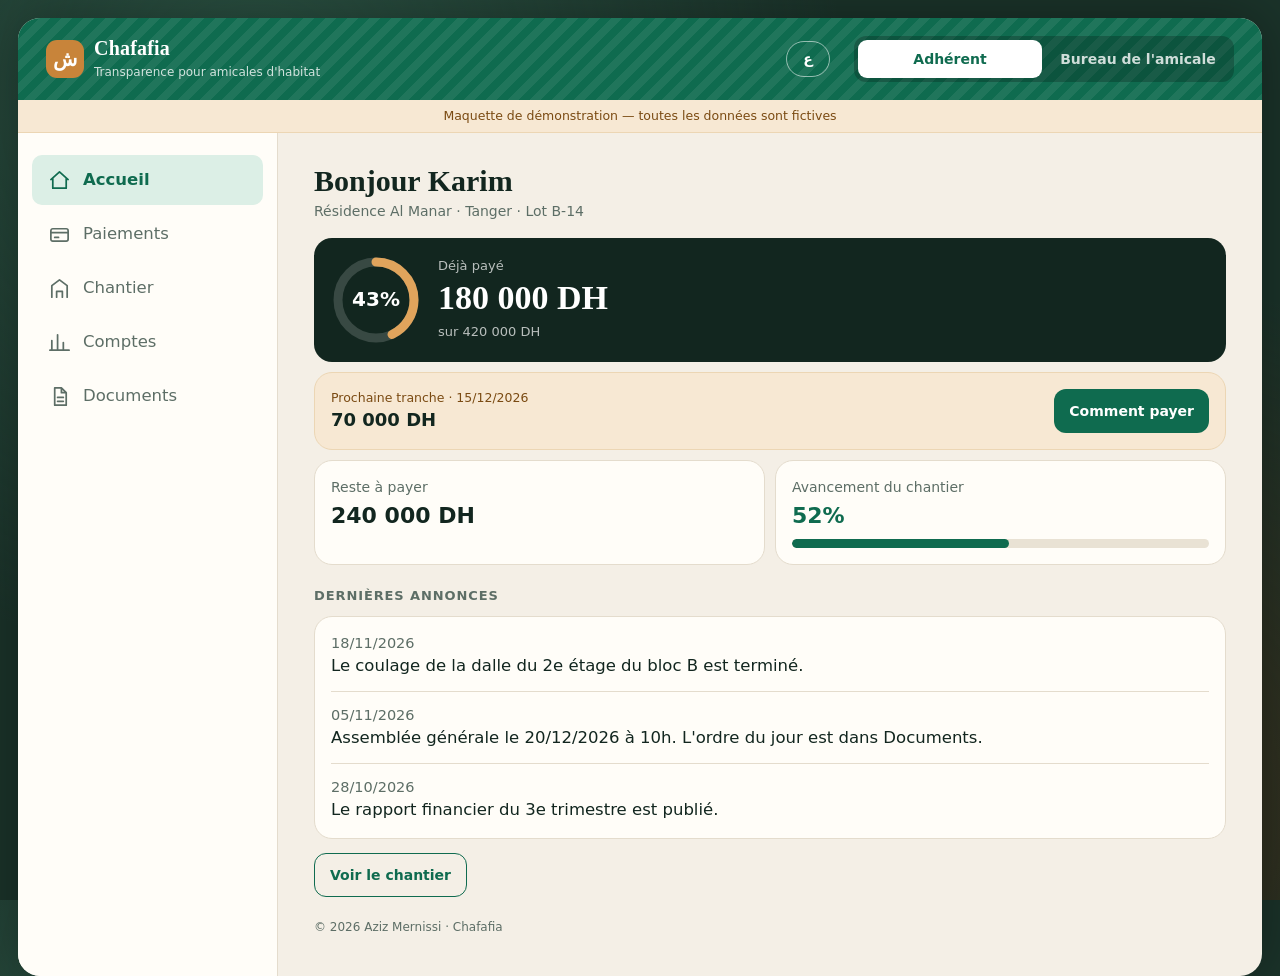
==== commit 177f63ed: "Affichage ordinateur agrandi : pleine largeur et textes plus grands" ====
--- a/index.html
+++ b/index.html
@@ -153,9 +153,9 @@
 footer{text-align:center;font-size:12px;color:var(--muted);padding:22px 0 0}
 /* ---- Ordinateur : menu à gauche, contenu large ---- */
 @media (min-width: 900px){
-  body{padding:28px}
-  .app{max-width:1180px;min-height:calc(100vh - 56px);border-radius:22px;overflow:hidden;
-    display:grid;grid-template-columns:232px 1fr;grid-template-rows:auto auto 1fr}
+  body{padding:18px}
+  .app{max-width:1640px;min-height:calc(100vh - 36px);border-radius:22px;overflow:hidden;
+    display:grid;grid-template-columns:260px 1fr;grid-template-rows:auto auto 1fr}
   header{grid-column:1/-1;padding:18px 28px;display:flex;align-items:center;justify-content:space-between;gap:24px}
   header .bar{flex:1;order:1}
   .roles{margin-top:0;width:380px;order:2}
@@ -163,10 +163,13 @@
   .demo{grid-column:1/-1}
   nav{position:static;transform:none;width:auto;max-width:none;grid-column:1;grid-row:3;
     flex-direction:column;justify-content:flex-start;gap:4px;padding:22px 14px;border-top:0;border-inline-end:1px solid var(--line)}
-  nav button{flex:none;flex-direction:row;justify-content:flex-start;gap:12px;padding:12px 14px;font-size:15px;min-height:46px}
+  nav button{flex:none;flex-direction:row;justify-content:flex-start;gap:12px;padding:13px 16px;font-size:16.5px;min-height:50px}
   nav button.on{background:var(--green-soft)}
   main{grid-column:2;grid-row:3;padding:30px 36px 40px;min-width:0}
-  main > *{max-width:880px}
+  main > *{max-width:1240px}
+  main{font-size:17px}
+  .row .grow b{font-size:16.5px}.row .grow small{font-size:14.5px}.row .amt{font-size:16.5px}
+  .kpi small{font-size:14px}.kpi b{font-size:22px}
   h1{font-size:30px}
   .grid2{grid-template-columns:repeat(auto-fit,minmax(190px,1fr))}
   .photos{grid-template-columns:repeat(4,1fr)}
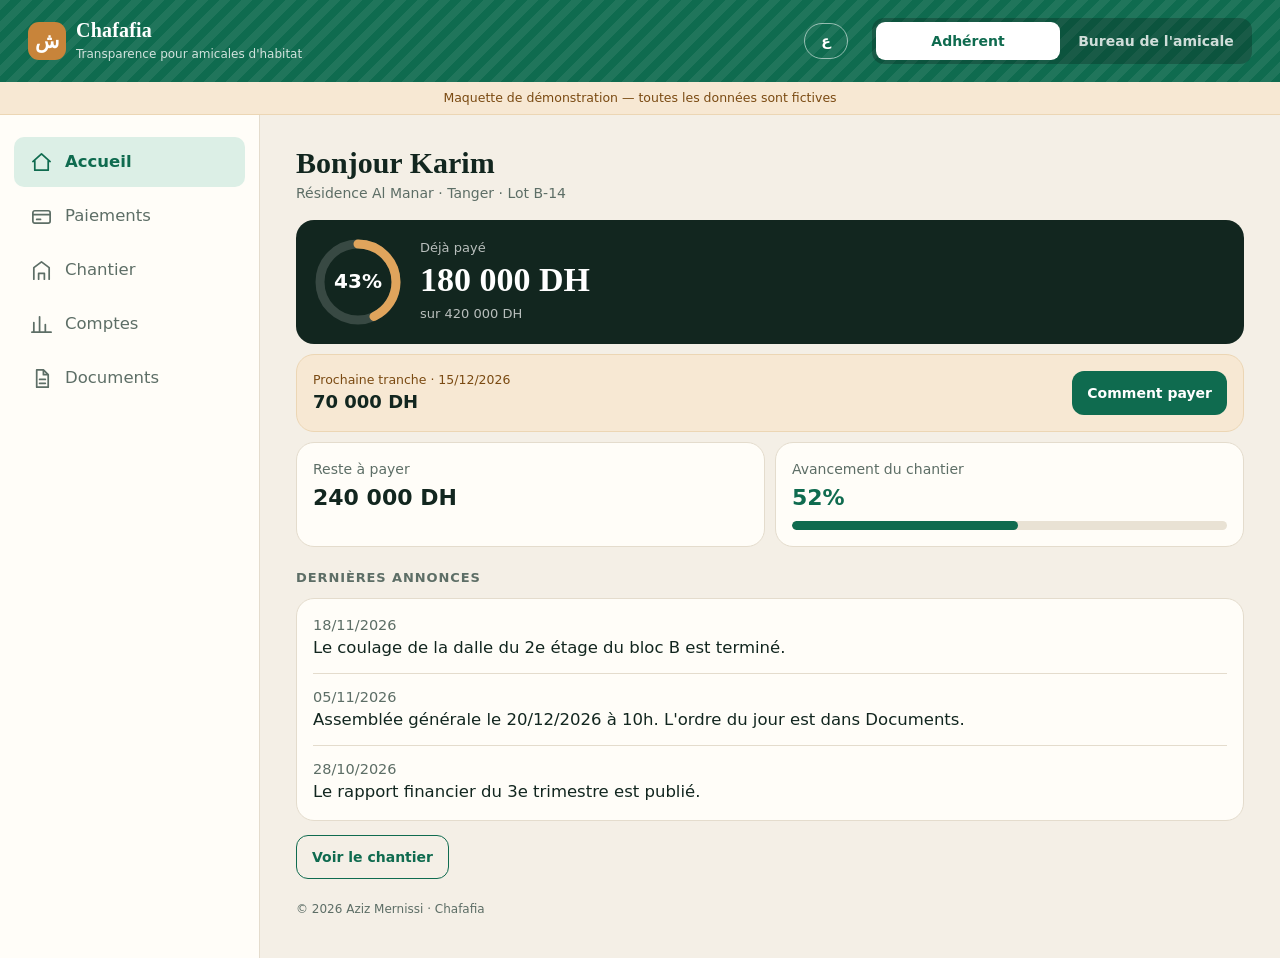
==== commit 34416d1f: "Affichage ordinateur : plein écran, sans marge" ====
--- a/index.html
+++ b/index.html
@@ -153,8 +153,8 @@
 footer{text-align:center;font-size:12px;color:var(--muted);padding:22px 0 0}
 /* ---- Ordinateur : menu à gauche, contenu large ---- */
 @media (min-width: 900px){
-  body{padding:18px}
-  .app{max-width:1640px;min-height:calc(100vh - 36px);border-radius:22px;overflow:hidden;
+  body{padding:0}
+  .app{max-width:none;min-height:100vh;border-radius:0;box-shadow:none;
     display:grid;grid-template-columns:260px 1fr;grid-template-rows:auto auto 1fr}
   header{grid-column:1/-1;padding:18px 28px;display:flex;align-items:center;justify-content:space-between;gap:24px}
   header .bar{flex:1;order:1}
